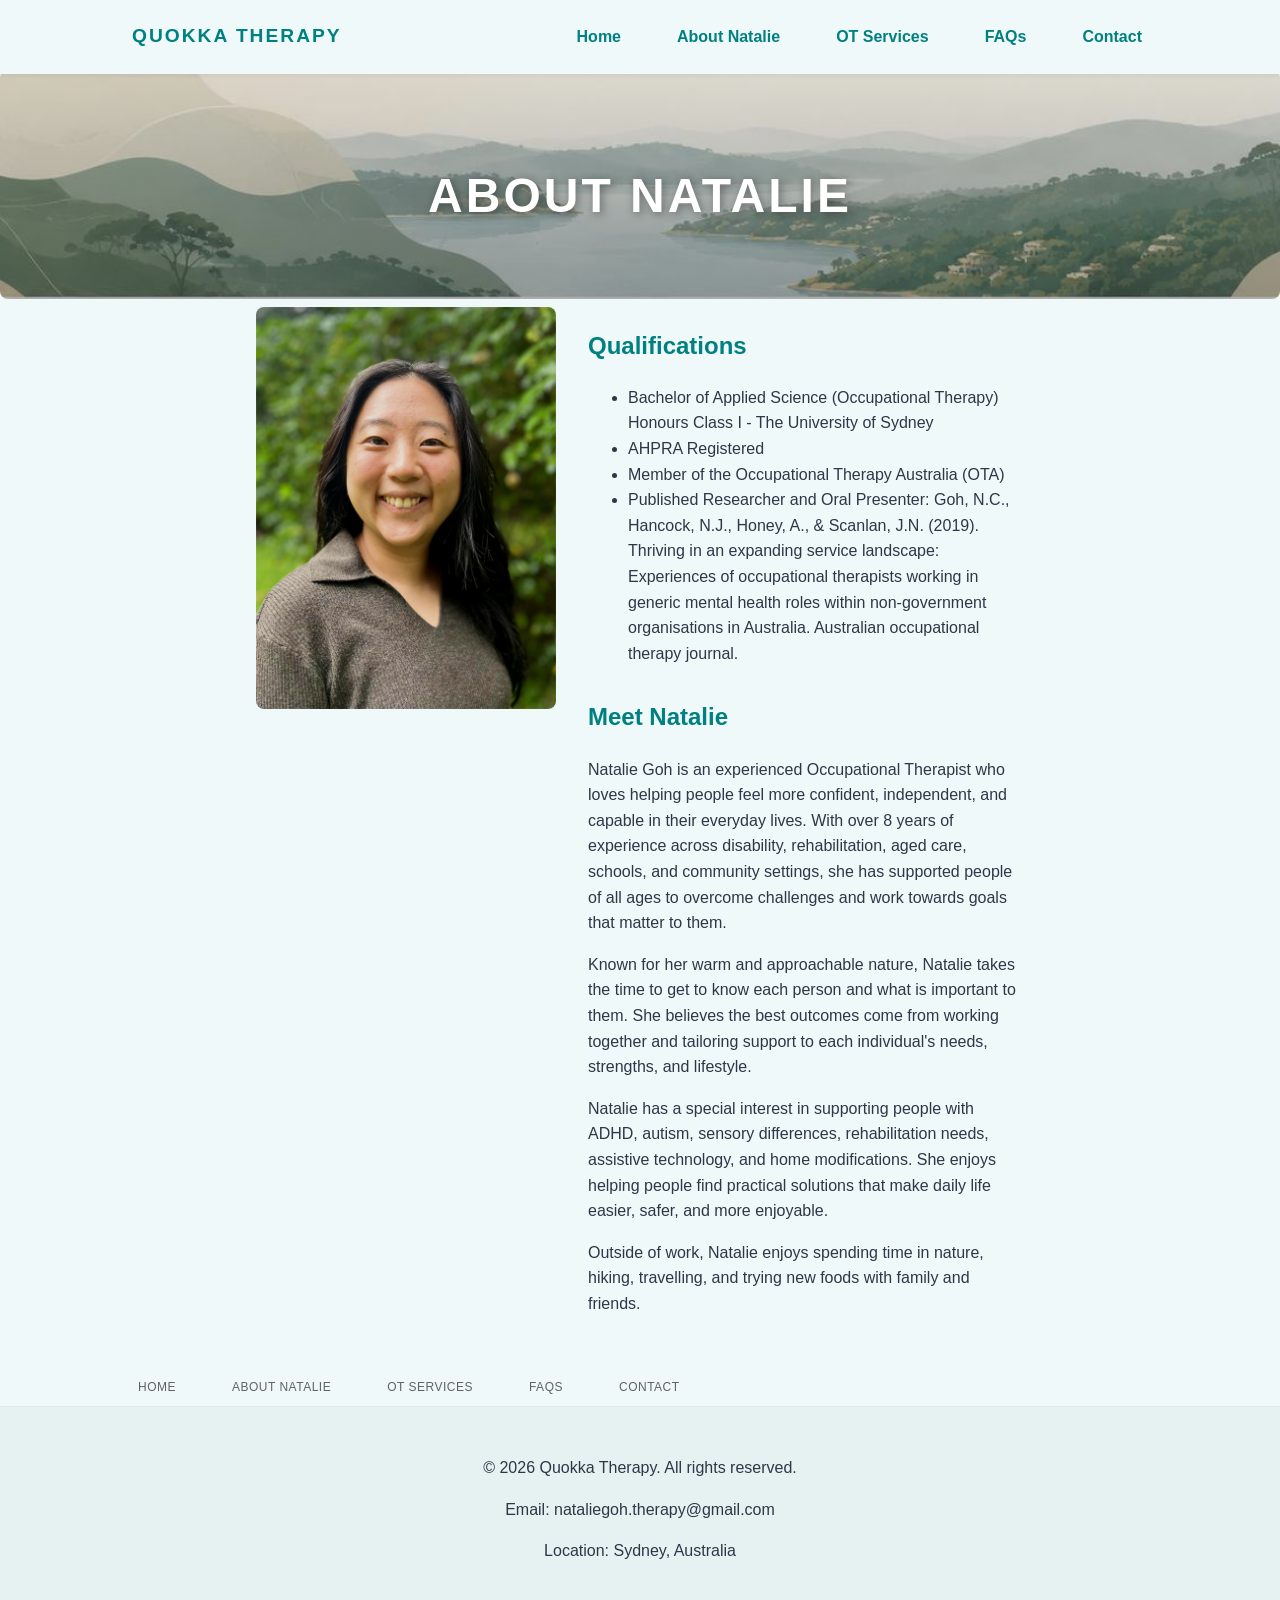
==== about.html @ b7fe8158 "update via website-editor skill" ====
<!DOCTYPE html>
<html lang="en">
<head>
    <meta charset="UTF-8">
    <meta name="viewport" content="width=device-width, initial-scale=1.0">
    <title>Quokka Therapy | About Me</title>
    <link rel="stylesheet" href="style.css">
</head>
<body>
    <header>
        <div class="nav-container">
            <a href="index.html" class="logo">
                <span style="vertical-align: middle;">Quokka Therapy</span>
            </a>
            <div class="menu-wrapper">
                <span class="menu-label">Menu</span>
                <button class="menu-toggle" id="menu-toggle" aria-label="Toggle navigation">
                    <span></span>
                    <span></span>
                    <span></span>
                </button>
            </div>
            <nav>
                <a href="index.html">Home</a>
                <a href="about.html">About Natalie</a>
                <a href="approach.html">OT Services</a>
                <a href="funding.html">FAQs</a>
                <a href="contact.html">Contact</a>
            </nav>
        </div>
    </header>

    <section class="hero about-hero">
        <div class="hero-content">
            <h1>About Natalie</h1>
        </div>
    </section>

    <main>
        <section style="display: flex; gap: 2rem; align-items: flex-start; flex-wrap: wrap;">
            <div class="profile-pic-container" style="max-width: 300px;">
                <img src="about_natalie_new.jpeg" alt="Natalie" style="width: 100%; border-radius: 8px;">
            </div>
            <div style="flex: 1; min-width: 300px;">
                <h2>Qualifications</h2>
                <ul style="margin-bottom: 2rem;">
                    <li>Bachelor of Applied Science (Occupational Therapy) Honours Class I - The University of Sydney</li>
                    <li>AHPRA Registered</li>
                    <li>Member of the Occupational Therapy Australia (OTA)</li>
                    <li>Published Researcher and Oral Presenter: Goh, N.C., Hancock, N.J., Honey, A., & Scanlan, J.N. (2019). Thriving in an expanding service landscape: Experiences of occupational therapists working in generic mental health roles within non-government organisations in Australia. Australian occupational therapy journal.</li>
                </ul>

                <h2>Meet Natalie</h2>
                <p>Natalie Goh is an experienced Occupational Therapist who loves helping people feel more confident, independent, and capable in their everyday lives. With over 8 years of experience across disability, rehabilitation, aged care, schools, and community settings, she has supported people of all ages to overcome challenges and work towards goals that matter to them.</p>
                <p>Known for her warm and approachable nature, Natalie takes the time to get to know each person and what is important to them. She believes the best outcomes come from working together and tailoring support to each individual's needs, strengths, and lifestyle.</p>
                <p>Natalie has a special interest in supporting people with ADHD, autism, sensory differences, rehabilitation needs, assistive technology, and home modifications. She enjoys helping people find practical solutions that make daily life easier, safer, and more enjoyable.</p>
                <p>Outside of work, Natalie enjoys spending time in nature, hiking, travelling, and trying new foods with family and friends.</p>
            </div>
        </section>
    </main>

    <nav class="mini-footer-nav">
        <ul>
            <li><a href="index.html">Home</a></li>
            <li><a href="about.html">About Natalie</a></li>
            <li><a href="approach.html">OT Services</a></li>
            <li><a href="funding.html">FAQs</a></li>
            <li><a href="contact.html">Contact</a></li>
        </ul>
    </nav>

    <footer>
        <div class="footer-content">
            <p>&copy; 2026 Quokka Therapy. All rights reserved.</p>
            <p>Email: nataliegoh.therapy@gmail.com</p>
            <p>Location: Sydney, Australia</p>
        </div>
    </footer>

    <script src="script.js"></script>
</body>
</html>
---- style.css ----
html, body {
    margin: 0;
    padding: 0;
    width: 100%;
    overflow-x: hidden; /* Prevent horizontal scroll */
}

* {
    box-sizing: border-box; /* Ensure padding doesn't affect width */
}

:root {
    --primary-teal: #008080; /* Professional Teal */
    --secondary-teal: #2d8a8a; /* Muted Teal */
    --bg-color: #f0f9f9; /* Soft Light Teal */
    --text-color: #2d3748; /* Dark Charcoal */
    --accent-teal: #e0f2f2; /* Pale Teal Accent */
    --footer-bg: #e6f2f2;
}

body {
    font-family: 'Segoe UI', Roboto, Helvetica, Arial, sans-serif;
    background-color: var(--bg-color);
    color: var(--text-color);
    margin: 0;
    line-height: 1.6;
    padding-top: 70px; /* Offset for fixed header */
}

.top-banner {
    display: none;
}

header {
    background-color: var(--bg-color);
    box-shadow: 0 2px 4px rgba(0,0,0,0.05);
    padding: 1rem 0 0 0; /* Removed bottom padding */
    position: fixed;
    top: 0;
    left: 0;
    width: 100%;
    z-index: 1000;
}

.nav-container {
    max-width: 1100px;
    margin: 0 auto;
    padding: 0 2rem 1rem 2rem; /* Added padding here instead */
    display: flex;
    justify-content: space-between;
    align-items: center;
}

.logo {
    font-size: 1.5rem;
    font-weight: bold;
    color: var(--primary-teal);
    text-decoration: none;
    display: flex;
    align-items: center;
}

.logo span {
    vertical-align: middle; 
    margin-left: 10px;
}

.menu-label {
    font-size: 0.7rem;
    font-weight: bold;
    color: var(--primary-teal);
    text-transform: uppercase;
    margin-bottom: 2px;
}

@media (max-width: 600px) {
    .hero-content h1 {
        font-size: 1.8rem;
    }

    .hero-content p {
        font-size: 1.1rem;
    }

    .index-hero, .contact-hero {
        padding: 3rem 1rem;
        min-height: 300px;
        background-size: cover !important; /* Forces image to fill space and crop to fit */
        background-position: center;
    }

    .top-banner {
        display: none;
    }

    .nav-container {
        justify-content: space-between;
    }

    .logo span {
        display: block;
        font-size: 1.1rem;
        letter-spacing: 1px;
    }

    .menu-wrapper {
        display: flex;
        flex-direction: column;
        align-items: center;
    }

    .menu-toggle {
        background: none;
        border: none;
        cursor: pointer;
        padding: 5px;
        display: flex;
        flex-direction: column;
        gap: 4px;
    }

    .menu-toggle span {
        display: block;
        width: 25px;
        height: 3px;
        background-color: var(--primary-teal);
        border-radius: 3px;
    }

    nav {
        display: none;
        flex-direction: column;
        position: absolute;
        top: 100%;
        left: 0;
        right: 0;
        background-color: white;
        padding: 1rem;
        box-shadow: 0 4px 6px rgba(0,0,0,0.1);
        gap: 1rem;
        text-align: center;
    }

    nav.active {
        display: flex;
    }

    .desktop-profile {
        display: none !important;
    }

    .mobile-profile {
        display: block !important;
    }
}

@media (min-width: 601px) {
    .nav-container {
        justify-content: space-between;
    }

    .logo span {
        display: inline-block;
        font-size: 1.2rem;
        font-weight: bold;
        text-transform: uppercase;
        letter-spacing: 2px;
    }

    .menu-label {
        display: none; /* Hide 'Menu' label on desktop */
    }

    .menu-toggle {
        display: none;
    }

    nav {
        display: flex;
        gap: 1.5rem;
    }

    nav a {
        padding: 0.5rem 1rem;
        border-radius: 4px;
    }

    nav a:hover {
        background-color: var(--accent-teal);
    }
}

nav a {
    text-decoration: none;
    color: var(--primary-teal);
    font-weight: 600;
    transition: color 0.3s;
}

nav a:hover {
    color: var(--secondary-teal);
}

main {
    max-width: 800px;
    margin: 0.5rem auto 2rem;
    padding: 0 1rem;
    min-height: 80vh;
}

h1, h2, h3 {
    color: var(--primary-teal);
}

.hero {
    text-align: center;
    padding: 4rem 0;
    border-radius: 8px;
    margin-bottom: 1rem;
}

.about-hero, .approach-hero, .faq-hero {
    min-height: 200px; /* Reduced height to remove sky */
    background-size: cover;
    background-position: center;
    padding: 3rem 2rem;
}

.index-hero, .contact-hero {
    display: flex;
    flex-direction: column;
    align-items: center;
    justify-content: center;
    text-align: center;
    min-height: 450px;
    color: white;
    background-size: 125%; /* Zoomed in effect */
    background-position: center 80%; /* Keeps visual elements in lower half */
    background-repeat: no-repeat;
    width: 100%;
    max-width: 100%; /* Extremely wide panoramic */
    margin: 0 auto;
    padding: 6rem 2rem;
    border-radius: 0;
    position: relative;
    overflow: hidden;
}

.about-hero, .approach-hero, .faq-hero {
    display: flex;
    flex-direction: column;
    align-items: center;
    justify-content: center;
    text-align: center;
    color: white;
    background-repeat: no-repeat;
    width: 100%;
    max-width: 100%;
    margin: 0 auto;
    position: relative;
    overflow: hidden;
}

.index-hero::before, .about-hero::before, .approach-hero::before, .faq-hero::before, .contact-hero::before {
    content: '';
    position: absolute;
    top: 0;
    left: 0;
    right: 0;
    bottom: 0;
    background: linear-gradient(to bottom, rgba(0,0,0,0.1) 0%, rgba(0,0,0,0.3) 100%); /* Soft gradient for text overlay */
    z-index: 1;
}

.hero-content {
    position: relative;
    z-index: 2;
    max-width: 60%; /* Keeps content within central 60% */
}

.index-hero {
    background-image: url('coast.png');
}

.about-hero {
    background-image: url('about_natalie_green.png');
}

.approach-hero {
    background-image: url('ot_services_green.png');
}

.faq-hero {
    background-image: url('faq_green.png');
}

.contact-hero {
    background-image: url('contact_green.png');
}

.hero-content h1 {
    font-size: clamp(1.8rem, 6vw, 3rem);
    margin-bottom: 1rem;
    color: white;
    text-transform: uppercase;
    letter-spacing: 3px;
    text-shadow: 2px 2px 10px rgba(0, 0, 0, 0.4);
}

.hero-content p {
    font-size: 1.4rem;
    text-transform: uppercase;
    letter-spacing: 2px;
    margin-bottom: 2.5rem;
    text-shadow: 1px 1px 5px rgba(0, 0, 0, 0.5);
}

.hero-image {
    display: none; /* Hide the vehicle image in this new layout */
}

.hero-text-block {
    max-width: 600px;
    margin: 1rem auto 0; /* Reduced margin */
    padding: 2rem;
    border-radius: 8px;
}

.mini-footer-nav {
    display: none; /* Hidden by default (mobile) */
}

@media (min-width: 769px) {
    .mini-footer-nav {
        display: block;
        padding: 0.5rem 0;
        margin-top: 2rem;
        max-width: 1100px; /* Match header width */
        margin: 0 auto;
        padding-left: 2rem; /* Match header padding */
    }

    .mini-footer-nav ul {
        list-style: none;
        padding: 0;
        margin: 0;
        display: flex;
        justify-content: flex-start;
        gap: 1.5rem;
    }

    .mini-footer-nav a {
        text-decoration: none;
        color: #000;
        font-weight: normal;
        font-size: 0.75rem;
        text-transform: uppercase;
        letter-spacing: 0.5px;
        opacity: 0.6;
        transition: opacity 0.3s;
    }

    .mini-footer-nav a:hover {
        opacity: 1;
        color: #000;
    }
}

.eucalyptus-section {
    background-color: #a7bcb2; /* Lighter, more muted eucalyptus green */
    width: 100%;
    padding: 4rem 0;
    margin-top: 3rem;
    text-align: center;
    color: white;
}

.eucalyptus-section .get-in-touch-blurb {
    background-color: transparent;
    box-shadow: none;
    margin: 0 auto 2rem;
    padding: 0 !important;
    max-width: 800px;
    color: white;
}

.eucalyptus-section .get-in-touch-blurb p, 
.eucalyptus-section .get-in-touch-blurb div {
    color: white !important;
}

.button-white {
    background-color: white;
    color: #a7bcb2;
    font-weight: bold;
}

.button-white:hover {
    background-color: #f0f9f9;
    color: #96aa9f;
}

footer {
    background-color: var(--footer-bg);
    padding: 2rem 0;
    text-align: center;
    border-top: 1px solid #e2e8f0;
}

.footer-content {
    max-width: 800px;
    margin: 0 auto;
}

.button {
    display: inline-block;
    padding: 10px 20px;
    background-color: var(--primary-teal);
    color: white;
    text-decoration: none;
    border-radius: 5px;
    transition: background-color 0.3s;
}

.button:hover {
    background-color: var(--secondary-teal);
}

/* Form Styles */
form {
    display: flex;
    flex-direction: column;
    gap: 1rem;
}

input, textarea {
    padding: 0.8rem;
    border: 1px solid #cbd5e0;
    border-radius: 4px;
    font-family: inherit;
}

input:focus, textarea:focus {
    outline: none;
    border-color: var(--primary-teal);
    box-shadow: 0 0 0 2px var(--accent-teal);
}

.funding-logos {
    display: flex;
    gap: 2rem;
    margin: 2rem 0;
    align-items: center;
    flex-wrap: wrap;
}

.funding-logos img {
    height: 60px;
    width: auto;
    object-fit: contain;
}

/* Service Sections */
.service-section {
    display: flex;
    gap: 2rem;
    align-items: center;
    margin-bottom: 2rem; /* Reduced margin */
}

.service-section:nth-child(even) {
    flex-direction: row-reverse;
}

.service-text {
    flex: 1;
    min-width: 300px;
}

.service-image {
    max-width: 300px;
    width: 100%;
    object-fit: cover;
    mix-blend-mode: multiply;
}

.service-image-small {
    max-width: 240px; /* 20% smaller than 300px */
}

/* Meet the OT Section */
.meet-ot-section {
    display: flex;
    gap: 2rem;
    align-items: center;
    margin-bottom: 1.5rem; /* Reduced margin */
}

.ot-thumbnail {
    flex-shrink: 0;
}

.ot-profile-pic {
    max-width: 200px;
    width: 100%;
    border-radius: 40px; /* Significant rounding of the edges */
    box-shadow: 0 4px 8px rgba(0,0,0,0.1);
}

.ot-text {
    flex: 1;
    min-width: 300px;
}

.hero-image img {
    mix-blend-mode: multiply;
}

.contact-image {
    max-width: 400px;
    width: 100%;
    mix-blend-mode: multiply; /* Blends white background with the page color */
}

@media (max-width: 768px) {
    .service-section, .service-section:nth-child(even) {
        flex-direction: column;
        text-align: center;
    }
    
    .service-image {
        max-width: 80%; /* 20% smaller than full width */
        margin: 0 auto;
    }

    .service-image-small {
        max-width: 50%; /* Further 15% reduction */
    }

    .meet-ot-section {
        flex-direction: column;
        text-align: center;
    }

    .ot-text {
        min-width: 100%;
    }
}
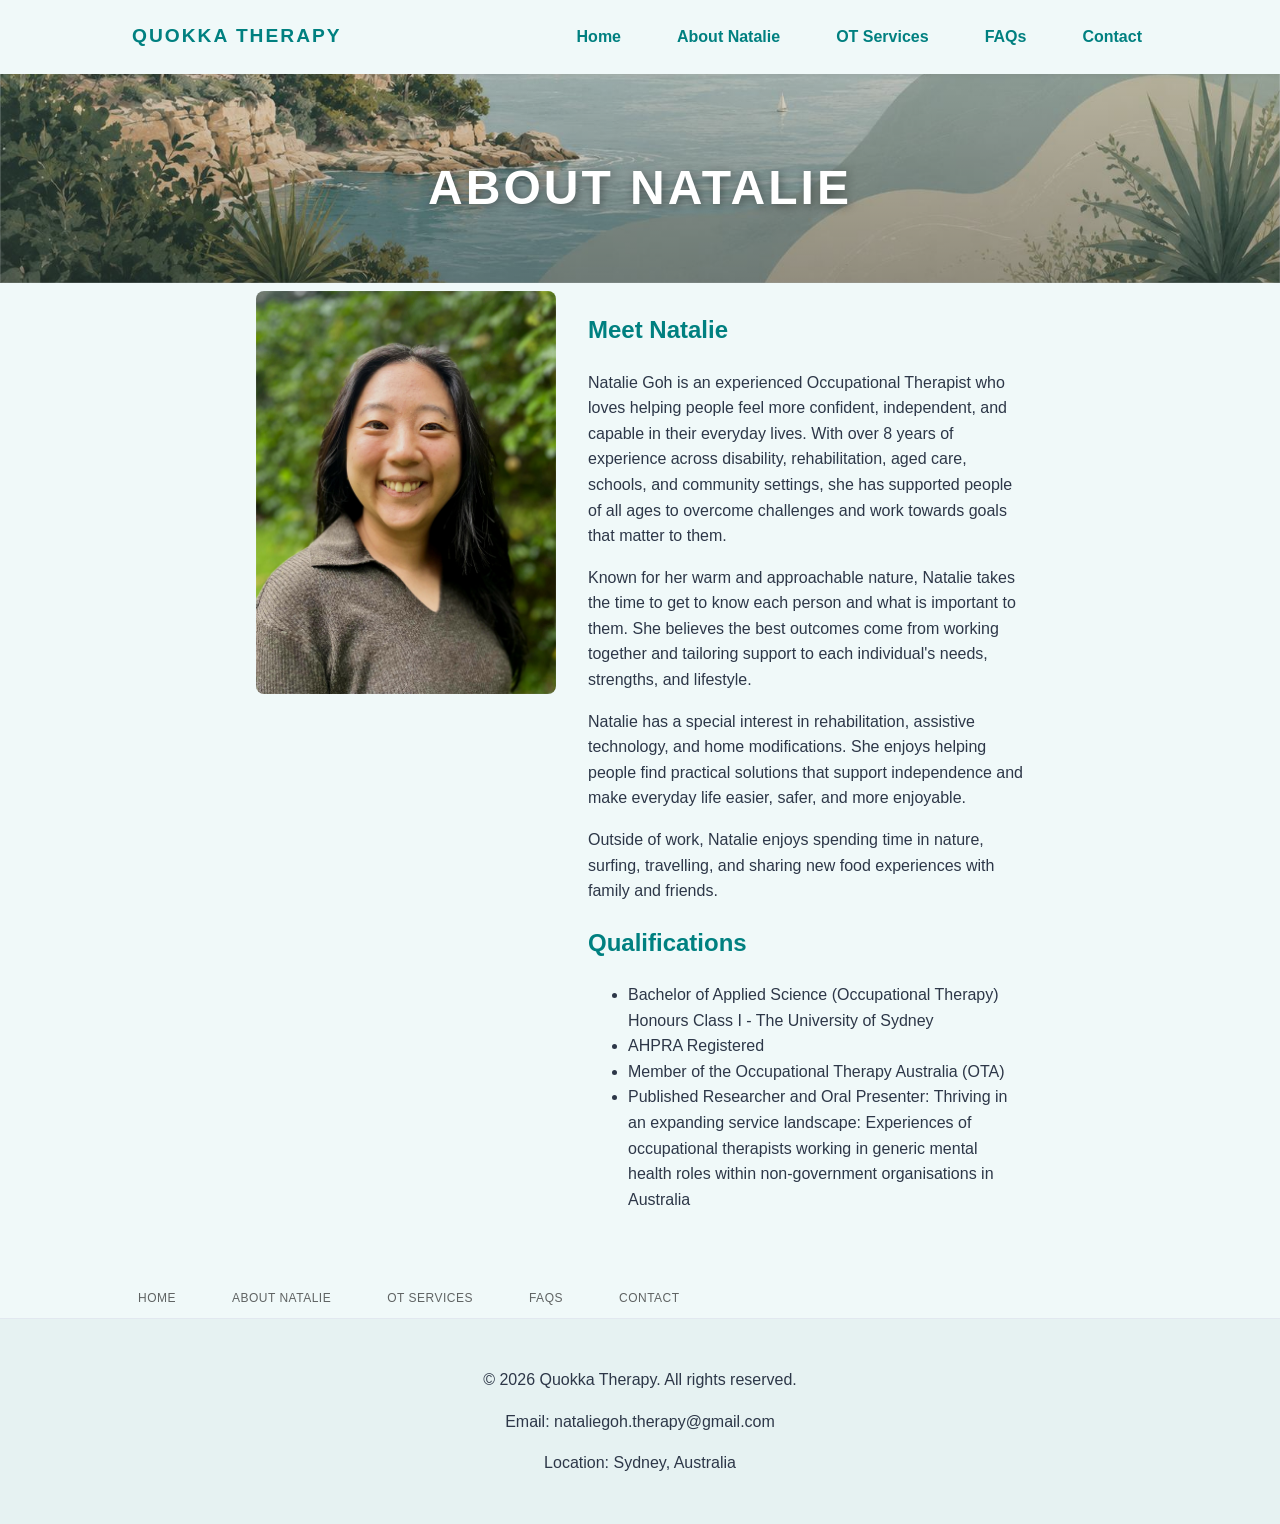
==== commit 38bedf54: "update via website-editor skill" ====
--- a/about.html
+++ b/about.html
@@ -42,19 +42,19 @@
                 <img src="about_natalie_new.jpeg" alt="Natalie" style="width: 100%; border-radius: 8px;">
             </div>
             <div style="flex: 1; min-width: 300px;">
+                <h2>Meet Natalie</h2>
+                <p>Natalie Goh is an experienced Occupational Therapist who loves helping people feel more confident, independent, and capable in their everyday lives. With over 8 years of experience across disability, rehabilitation, aged care, schools, and community settings, she has supported people of all ages to overcome challenges and work towards goals that matter to them.</p>
+                <p>Known for her warm and approachable nature, Natalie takes the time to get to know each person and what is important to them. She believes the best outcomes come from working together and tailoring support to each individual's needs, strengths, and lifestyle.</p>
+                <p>Natalie has a special interest in rehabilitation, assistive technology, and home modifications. She enjoys helping people find practical solutions that support independence and make everyday life easier, safer, and more enjoyable.</p>
+                <p>Outside of work, Natalie enjoys spending time in nature, surfing, travelling, and sharing new food experiences with family and friends.</p>
+
                 <h2>Qualifications</h2>
                 <ul style="margin-bottom: 2rem;">
                     <li>Bachelor of Applied Science (Occupational Therapy) Honours Class I - The University of Sydney</li>
                     <li>AHPRA Registered</li>
                     <li>Member of the Occupational Therapy Australia (OTA)</li>
-                    <li>Published Researcher and Oral Presenter: Goh, N.C., Hancock, N.J., Honey, A., & Scanlan, J.N. (2019). Thriving in an expanding service landscape: Experiences of occupational therapists working in generic mental health roles within non-government organisations in Australia. Australian occupational therapy journal.</li>
+                    <li>Published Researcher and Oral Presenter: Thriving in an expanding service landscape: Experiences of occupational therapists working in generic mental health roles within non-government organisations in Australia</li>
                 </ul>
-
-                <h2>Meet Natalie</h2>
-                <p>Natalie Goh is an experienced Occupational Therapist who loves helping people feel more confident, independent, and capable in their everyday lives. With over 8 years of experience across disability, rehabilitation, aged care, schools, and community settings, she has supported people of all ages to overcome challenges and work towards goals that matter to them.</p>
-                <p>Known for her warm and approachable nature, Natalie takes the time to get to know each person and what is important to them. She believes the best outcomes come from working together and tailoring support to each individual's needs, strengths, and lifestyle.</p>
-                <p>Natalie has a special interest in supporting people with ADHD, autism, sensory differences, rehabilitation needs, assistive technology, and home modifications. She enjoys helping people find practical solutions that make daily life easier, safer, and more enjoyable.</p>
-                <p>Outside of work, Natalie enjoys spending time in nature, hiking, travelling, and trying new foods with family and friends.</p>
             </div>
         </section>
     </main>
--- a/style.css
+++ b/style.css
@@ -82,15 +82,30 @@
         font-size: 1.1rem;
     }
 
-    .index-hero, .contact-hero {
+    .hero {
+        aspect-ratio: auto;
+        min-height: 300px;
+        background-size: cover !important;
+        background-position: center;
+    }
+
+    .index-hero {
+        min-height: 500px;
+        background-position: center 80%; /* Pushes landscape features to the lower third for index only */
+    }
+
+    /* Mobile specific overlay for central safe area */
+    .index-hero::before, .about-hero::before, .approach-hero::before, .faq-hero::before, .contact-hero::before {
+        background: rgba(0, 0, 0, 0.3); /* Darker overlay for better text contrast */
+    }
+
+    .hero-content {
+        max-width: 90%; 
+        height: auto;
         padding: 3rem 1rem;
-        min-height: 300px;
-        background-size: cover !important; /* Forces image to fill space and crop to fit */
-        background-position: center;
-    }
-
-    .top-banner {
-        display: none;
+        display: flex;
+        flex-direction: column;
+        justify-content: center;
     }
 
     .nav-container {
@@ -154,6 +169,10 @@
     }
 }
 
+.home-main {
+    margin-top: 4rem; /* Spacing between banner and Meet the OT */
+}
+
 @media (min-width: 601px) {
     .nav-container {
         justify-content: space-between;
@@ -213,52 +232,28 @@
 }
 
 .hero {
-    text-align: center;
-    padding: 4rem 0;
-    border-radius: 8px;
-    margin-bottom: 1rem;
-}
-
-.about-hero, .approach-hero, .faq-hero {
-    min-height: 200px; /* Reduced height to remove sky */
-    background-size: cover;
-    background-position: center;
-    padding: 3rem 2rem;
-}
-
-.index-hero, .contact-hero {
-    display: flex;
-    flex-direction: column;
-    align-items: center;
-    justify-content: center;
-    text-align: center;
-    min-height: 450px;
-    color: white;
-    background-size: 125%; /* Zoomed in effect */
-    background-position: center 80%; /* Keeps visual elements in lower half */
-    background-repeat: no-repeat;
-    width: 100%;
-    max-width: 100%; /* Extremely wide panoramic */
-    margin: 0 auto;
-    padding: 6rem 2rem;
-    border-radius: 0;
-    position: relative;
-    overflow: hidden;
-}
-
-.about-hero, .approach-hero, .faq-hero {
     display: flex;
     flex-direction: column;
     align-items: center;
     justify-content: center;
     text-align: center;
     color: white;
-    background-repeat: no-repeat;
     width: 100%;
     max-width: 100%;
     margin: 0 auto;
     position: relative;
     overflow: hidden;
+    aspect-ratio: 6 / 1;
+    background-size: cover;
+    background-position: center bottom;
+    background-repeat: no-repeat;
+    padding: 0;
+    border-radius: 0;
+    margin-bottom: 0;
+}
+
+.about-hero, .approach-hero, .faq-hero, .index-hero, .contact-hero {
+    min-height: auto;
 }
 
 .index-hero::before, .about-hero::before, .approach-hero::before, .faq-hero::before, .contact-hero::before {
@@ -276,26 +271,30 @@
     position: relative;
     z-index: 2;
     max-width: 60%; /* Keeps content within central 60% */
+    padding: 2rem 0;
 }
 
 .index-hero {
-    background-image: url('coast.png');
+    background-image: url('hoho.png');
+    aspect-ratio: auto;
+    min-height: 450px;
+    background-position: center;
 }
 
 .about-hero {
-    background-image: url('about_natalie_green.png');
+    background-image: url('otot.png');
 }
 
 .approach-hero {
-    background-image: url('ot_services_green.png');
+    background-image: url('sese.png');
 }
 
 .faq-hero {
-    background-image: url('faq_green.png');
+    background-image: url('fafa.png');
 }
 
 .contact-hero {
-    background-image: url('contact_green.png');
+    background-image: url('coco.png');
 }
 
 .hero-content h1 {
@@ -367,12 +366,25 @@
 }
 
 .eucalyptus-section {
-    background-color: #a7bcb2; /* Lighter, more muted eucalyptus green */
+    background-color: #868e7e; /* Muted olive green */
     width: 100%;
     padding: 4rem 0;
     margin-top: 3rem;
     text-align: center;
     color: white;
+}
+
+.bottom-full-image {
+    width: 100%;
+    display: block;
+    margin: 0;
+    padding: 0;
+}
+
+.bottom-full-image img {
+    width: 100%;
+    height: auto;
+    display: block;
 }
 
 .eucalyptus-section .get-in-touch-blurb {
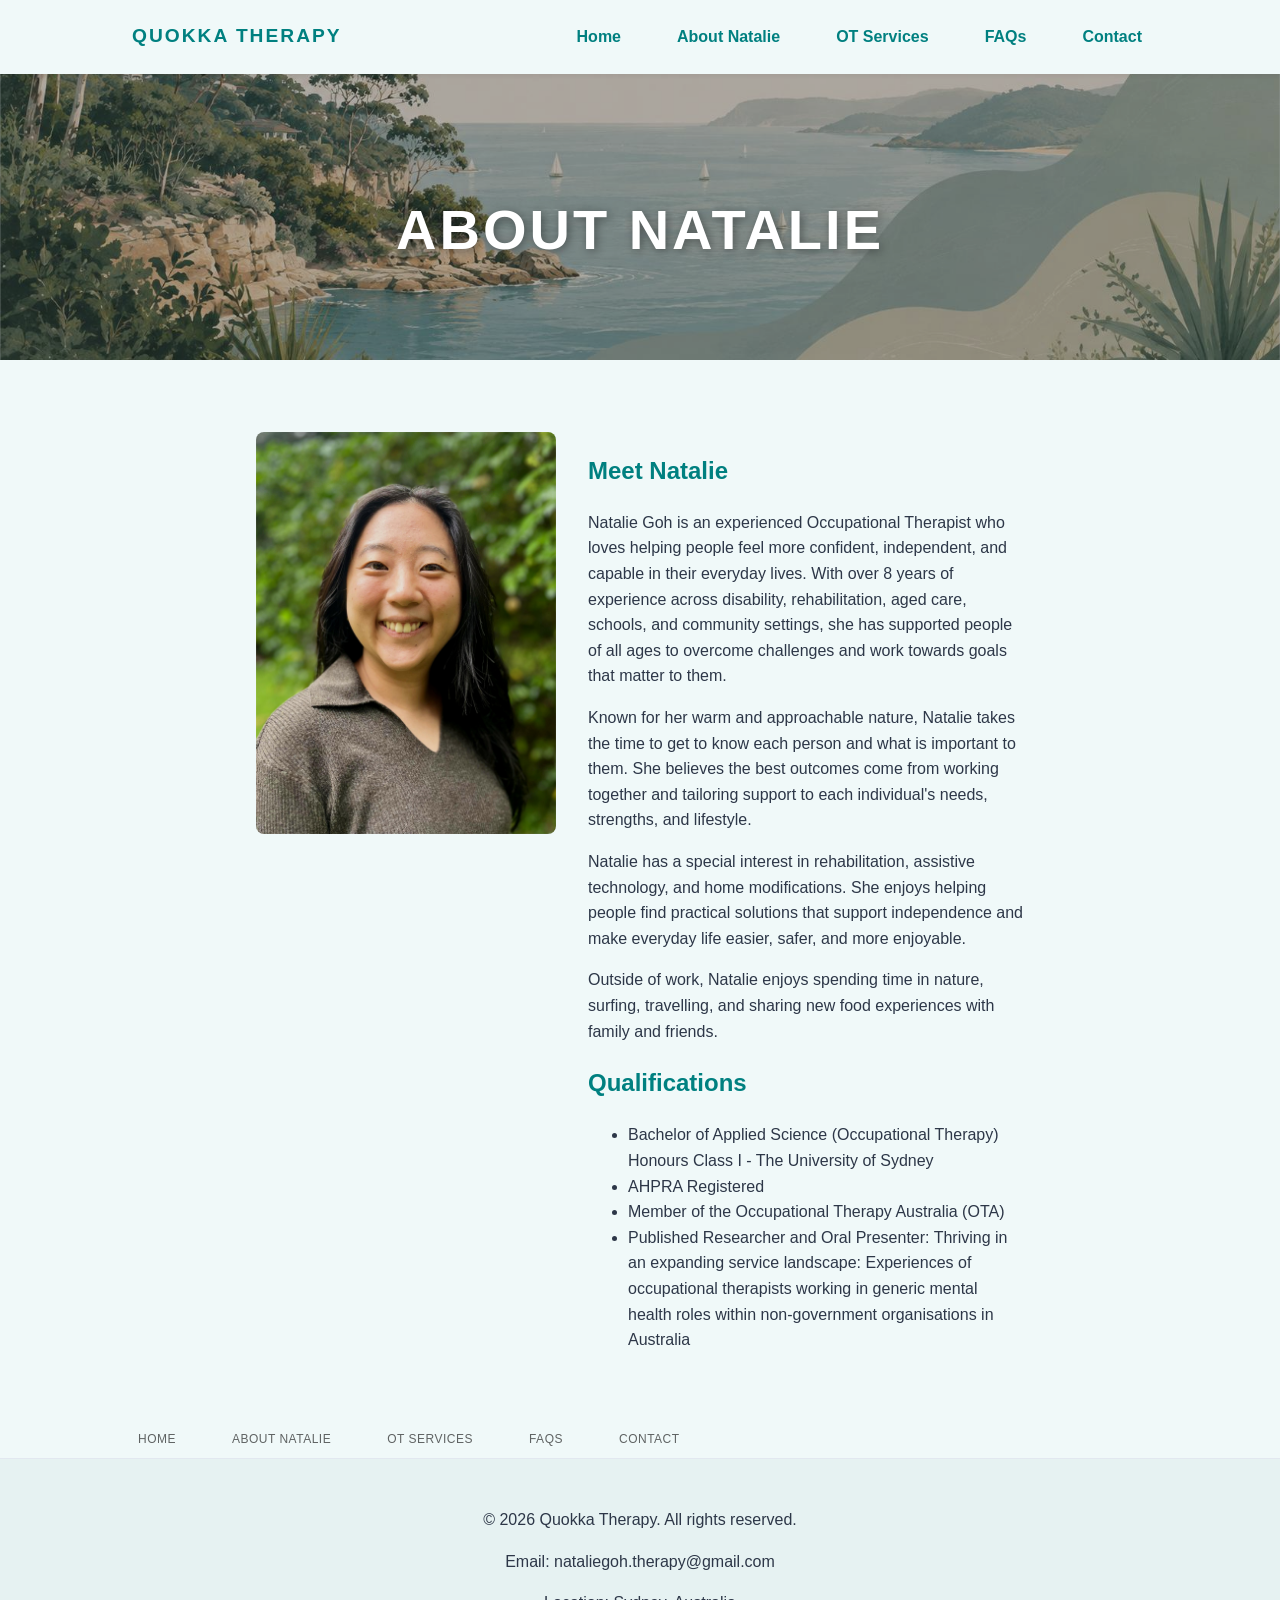
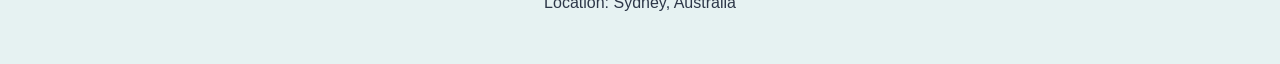
==== commit 7bee82de: "update via website-editor skill" ====
--- a/about.html
+++ b/about.html
@@ -36,7 +36,7 @@
         </div>
     </section>
 
-    <main>
+    <main class="about-main-content">
         <section style="display: flex; gap: 2rem; align-items: flex-start; flex-wrap: wrap;">
             <div class="profile-pic-container" style="max-width: 300px;">
                 <img src="about_natalie_new.jpeg" alt="Natalie" style="width: 100%; border-radius: 8px;">
--- a/style.css
+++ b/style.css
@@ -74,39 +74,7 @@
 }
 
 @media (max-width: 600px) {
-    .hero-content h1 {
-        font-size: 1.8rem;
-    }
-
-    .hero-content p {
-        font-size: 1.1rem;
-    }
-
-    .hero {
-        aspect-ratio: auto;
-        min-height: 300px;
-        background-size: cover !important;
-        background-position: center;
-    }
-
-    .index-hero {
-        min-height: 500px;
-        background-position: center 80%; /* Pushes landscape features to the lower third for index only */
-    }
-
-    /* Mobile specific overlay for central safe area */
-    .index-hero::before, .about-hero::before, .approach-hero::before, .faq-hero::before, .contact-hero::before {
-        background: rgba(0, 0, 0, 0.3); /* Darker overlay for better text contrast */
-    }
-
-    .hero-content {
-        max-width: 90%; 
-        height: auto;
-        padding: 3rem 1rem;
-        display: flex;
-        flex-direction: column;
-        justify-content: center;
-    }
+    /* Fluid typography and vh heights now handle hero sections automatically */
 
     .nav-container {
         justify-content: space-between;
@@ -222,9 +190,23 @@
 
 main {
     max-width: 800px;
-    margin: 0.5rem auto 2rem;
+    margin: clamp(2rem, 5vh, 4rem) auto 2rem; /* Default responsive top margin */
     padding: 0 1rem;
-    min-height: 80vh;
+    min-height: 80vh; /* Keeps footer at bottom on short pages */
+}
+
+/* Page Specific Spacing Refinements */
+.home-main-content {
+    min-height: auto; /* Removes excessive white space below Meet the OT */
+    margin-bottom: 0;
+}
+
+.about-main-content {
+    margin-top: clamp(3rem, 8vh, 6rem); /* Larger gap below banner specifically for About page on desktop */
+}
+
+.contact-main-content, .faq-main-content {
+    /* Keep default min-height for these pages to avoid floating footers */
 }
 
 h1, h2, h3 {
@@ -243,17 +225,17 @@
     margin: 0 auto;
     position: relative;
     overflow: hidden;
-    aspect-ratio: 6 / 1;
+    min-height: 30vh; /* Responsive height based on viewport */
     background-size: cover;
-    background-position: center bottom;
+    background-position: center;
     background-repeat: no-repeat;
-    padding: 0;
+    padding: 4rem 1rem; /* Padding allows height to grow if text wraps */
     border-radius: 0;
     margin-bottom: 0;
 }
 
 .about-hero, .approach-hero, .faq-hero, .index-hero, .contact-hero {
-    min-height: auto;
+    /* Heights are now managed by the base .hero class or overrides */
 }
 
 .index-hero::before, .about-hero::before, .approach-hero::before, .faq-hero::before, .contact-hero::before {
@@ -263,21 +245,21 @@
     left: 0;
     right: 0;
     bottom: 0;
-    background: linear-gradient(to bottom, rgba(0,0,0,0.1) 0%, rgba(0,0,0,0.3) 100%); /* Soft gradient for text overlay */
+    background: rgba(0, 0, 0, 0.3); /* Consistently dark overlay for text readability */
     z-index: 1;
 }
 
 .hero-content {
     position: relative;
     z-index: 2;
-    max-width: 60%; /* Keeps content within central 60% */
-    padding: 2rem 0;
+    width: 100%;
+    max-width: clamp(300px, 90%, 1100px); /* Fluid width */
+    padding: 1rem 0;
 }
 
 .index-hero {
     background-image: url('hoho.png');
-    aspect-ratio: auto;
-    min-height: 450px;
+    min-height: clamp(400px, 60vh, 800px); /* Larger hero for home page */
     background-position: center;
 }
 
@@ -298,19 +280,20 @@
 }
 
 .hero-content h1 {
-    font-size: clamp(1.8rem, 6vw, 3rem);
+    font-size: clamp(1.8rem, 8vw, 3.5rem); /* Fluid typography */
     margin-bottom: 1rem;
     color: white;
     text-transform: uppercase;
-    letter-spacing: 3px;
+    letter-spacing: clamp(1px, 1vw, 3px);
     text-shadow: 2px 2px 10px rgba(0, 0, 0, 0.4);
+    line-height: 1.2;
 }
 
 .hero-content p {
-    font-size: 1.4rem;
+    font-size: clamp(1rem, 4vw, 1.5rem); /* Fluid typography */
     text-transform: uppercase;
-    letter-spacing: 2px;
-    margin-bottom: 2.5rem;
+    letter-spacing: 1px;
+    margin-bottom: 2rem;
     text-shadow: 1px 1px 5px rgba(0, 0, 0, 0.5);
 }
 
@@ -368,10 +351,33 @@
 .eucalyptus-section {
     background-color: #868e7e; /* Muted olive green */
     width: 100%;
-    padding: 4rem 0;
-    margin-top: 3rem;
+    padding: 2.5rem 1.5rem; /* Reduced vertical padding, added horizontal for mobile */
+    margin-top: 1rem; /* Reduced from 3rem to remove large white space */
     text-align: center;
     color: white;
+}
+
+.services-list-title {
+    font-size: clamp(1.1rem, 4vw, 1.25rem);
+    line-height: 1.6;
+    margin-bottom: 0.75rem;
+    font-weight: 700;
+    text-transform: uppercase;
+}
+
+.services-list {
+    display: block; /* Changed from inline-block to handle mobile better */
+    text-align: left;
+    margin: 0 auto 2rem;
+    max-width: fit-content; /* Centers the list while keeping it left-aligned */
+    font-size: clamp(1rem, 3.5vw, 1.1rem);
+    line-height: 1.8;
+}
+
+.services-intro-cta {
+    font-size: clamp(1rem, 3.5vw, 1.1rem);
+    line-height: 1.6;
+    margin: 0;
 }
 
 .bottom-full-image {
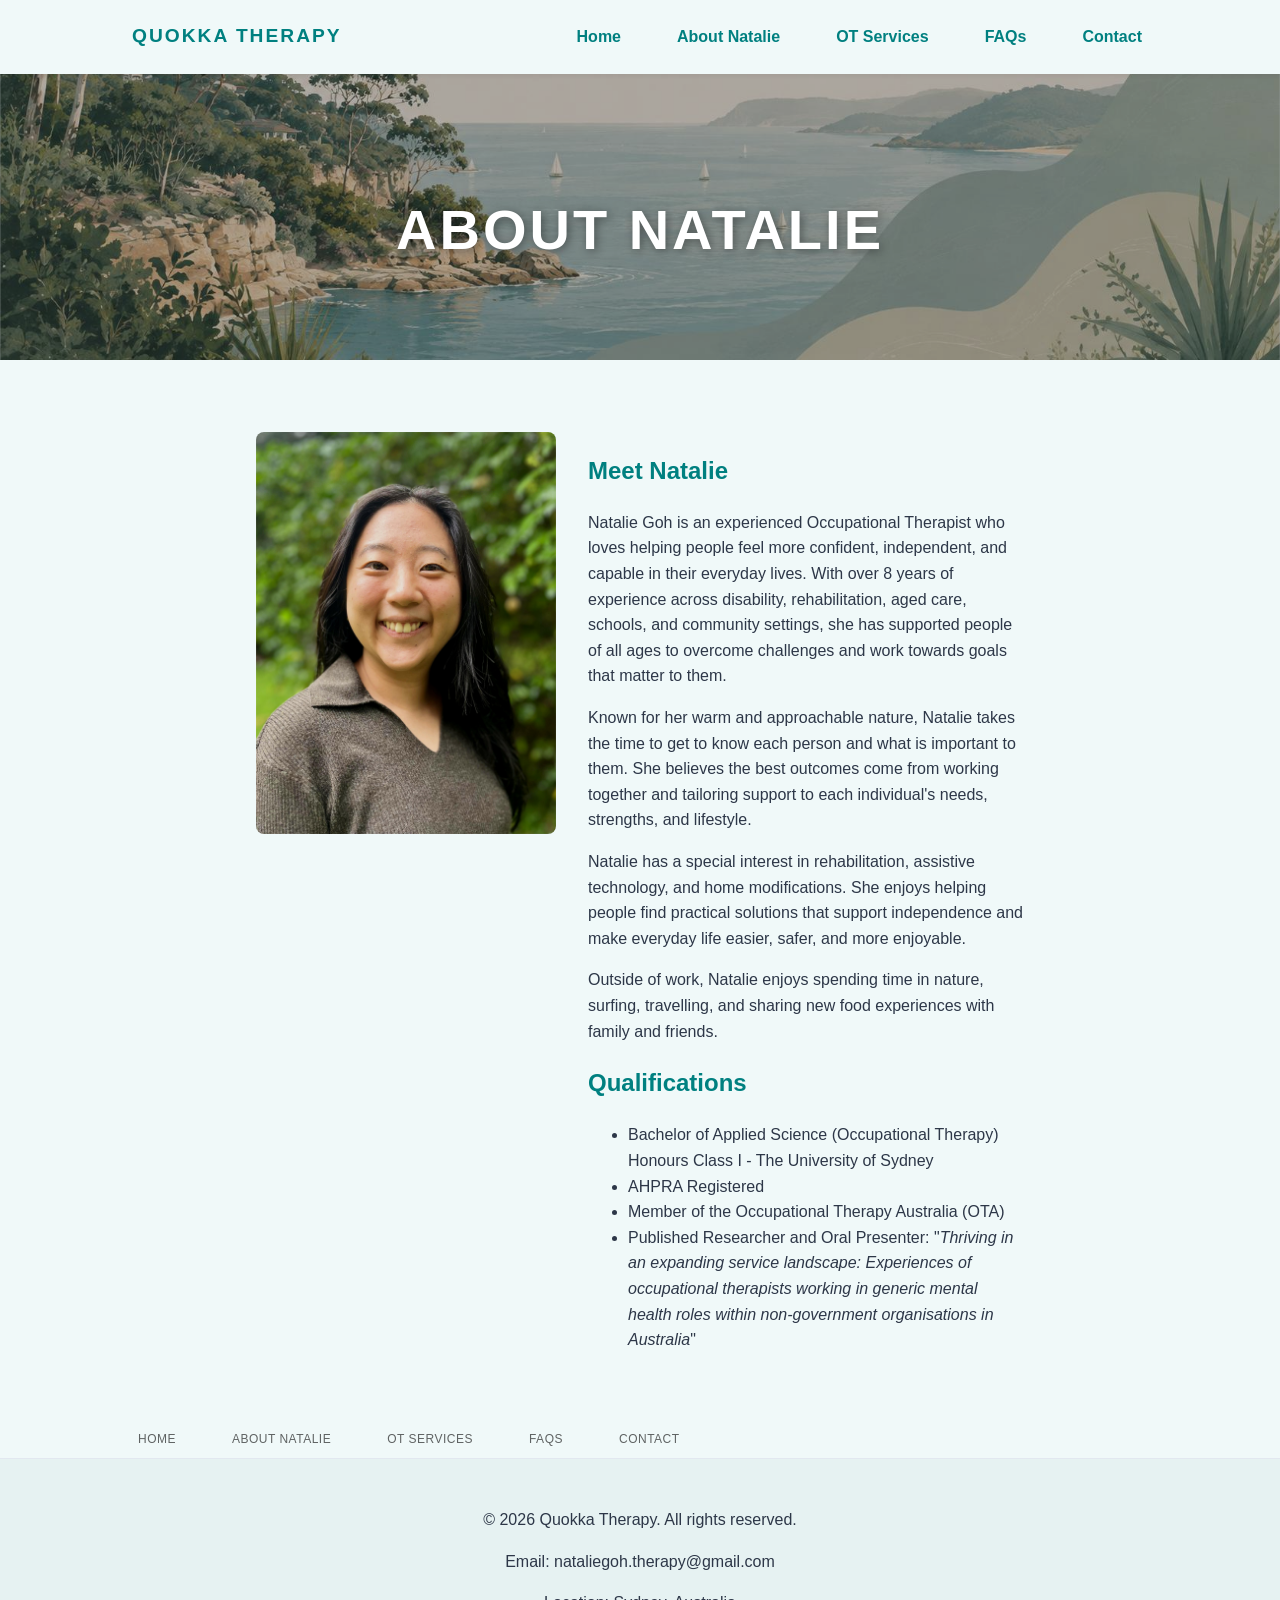
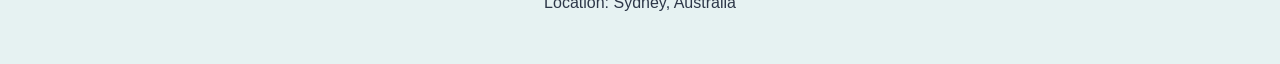
==== commit f857f10c: "update via website-editor skill" ====
--- a/about.html
+++ b/about.html
@@ -53,7 +53,7 @@
                     <li>Bachelor of Applied Science (Occupational Therapy) Honours Class I - The University of Sydney</li>
                     <li>AHPRA Registered</li>
                     <li>Member of the Occupational Therapy Australia (OTA)</li>
-                    <li>Published Researcher and Oral Presenter: Thriving in an expanding service landscape: Experiences of occupational therapists working in generic mental health roles within non-government organisations in Australia</li>
+                    <li>Published Researcher and Oral Presenter: "<i>Thriving in an expanding service landscape: Experiences of occupational therapists working in generic mental health roles within non-government organisations in Australia</i>"</li>
                 </ul>
             </div>
         </section>
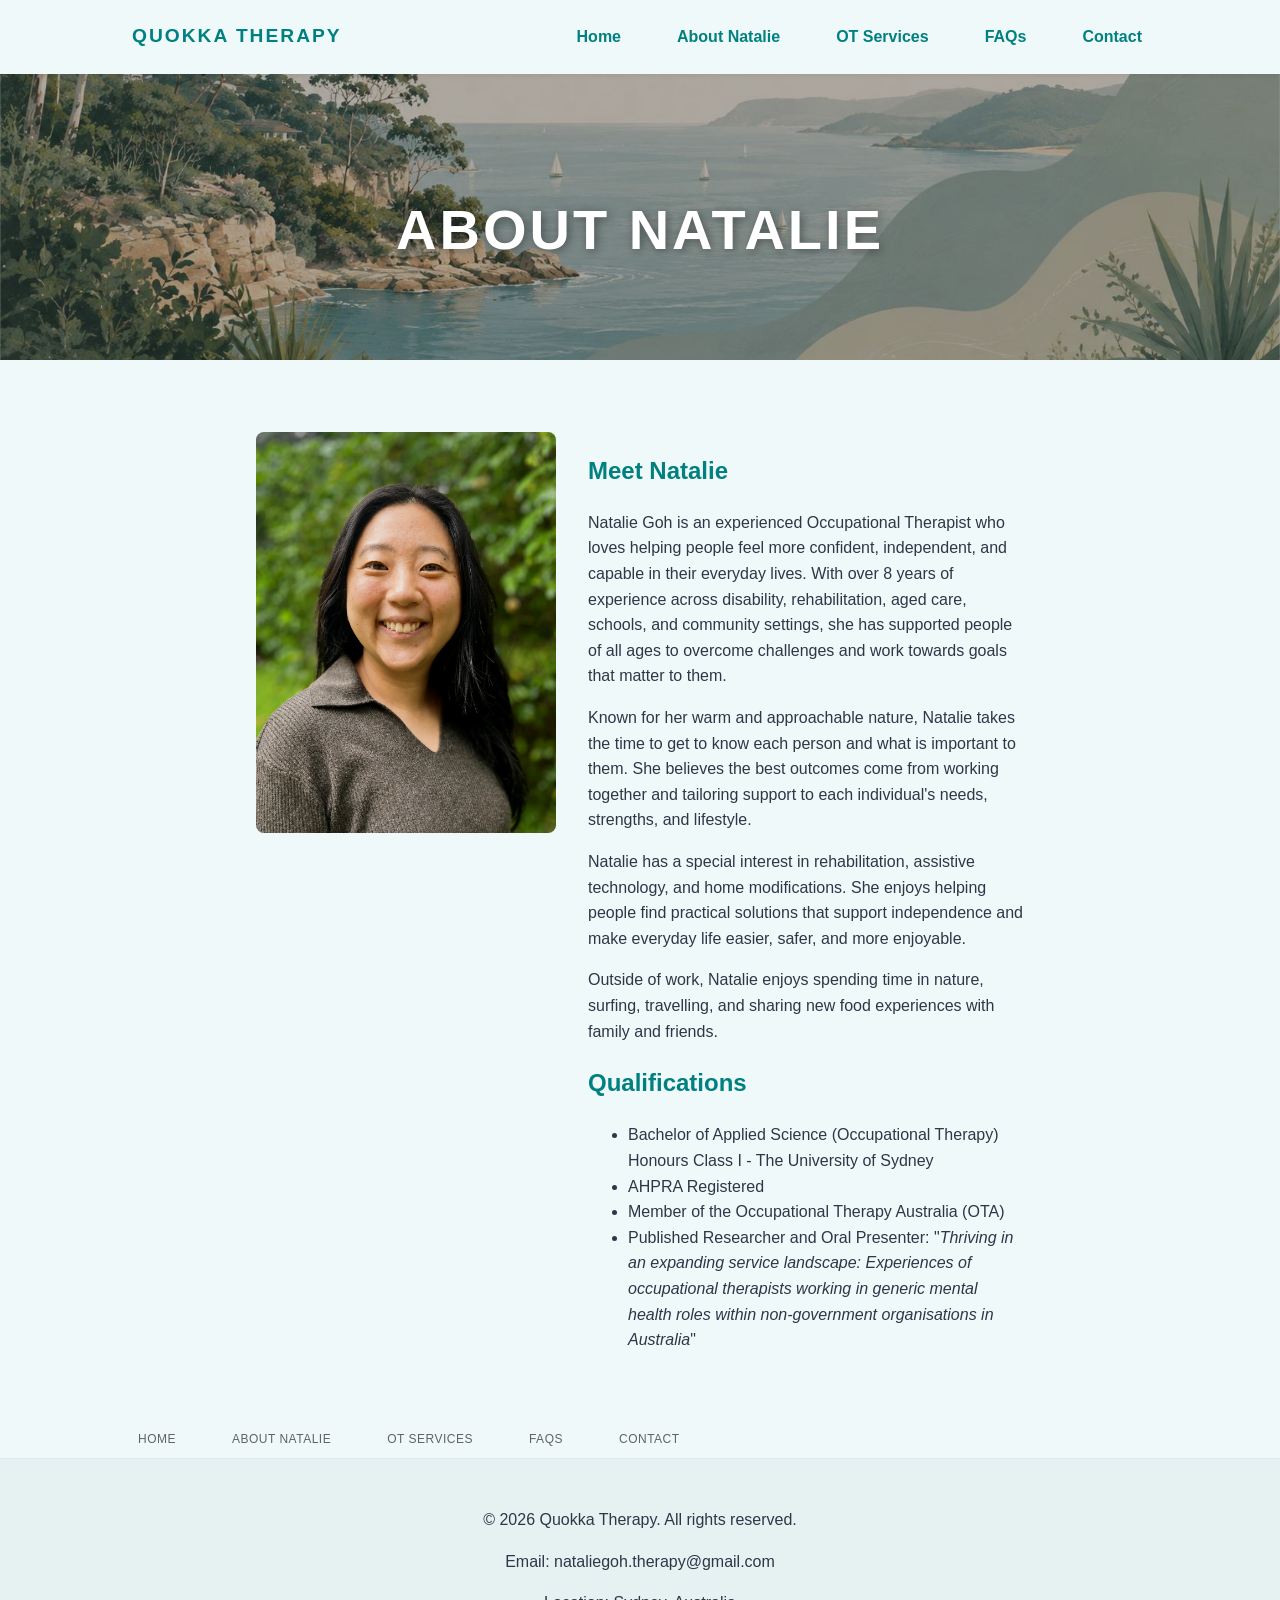
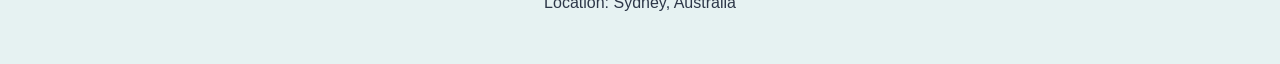
==== commit b9da5e5f: "update via website-editor skill" ====
--- a/about.html
+++ b/about.html
@@ -39,7 +39,7 @@
     <main class="about-main-content">
         <section style="display: flex; gap: 2rem; align-items: flex-start; flex-wrap: wrap;">
             <div class="profile-pic-container" style="max-width: 300px;">
-                <img src="about_natalie_new.jpeg" alt="Natalie" style="width: 100%; border-radius: 8px;">
+                <img src="this.png" alt="Natalie" style="width: 100%; border-radius: 8px;">
             </div>
             <div style="flex: 1; min-width: 300px;">
                 <h2>Meet Natalie</h2>
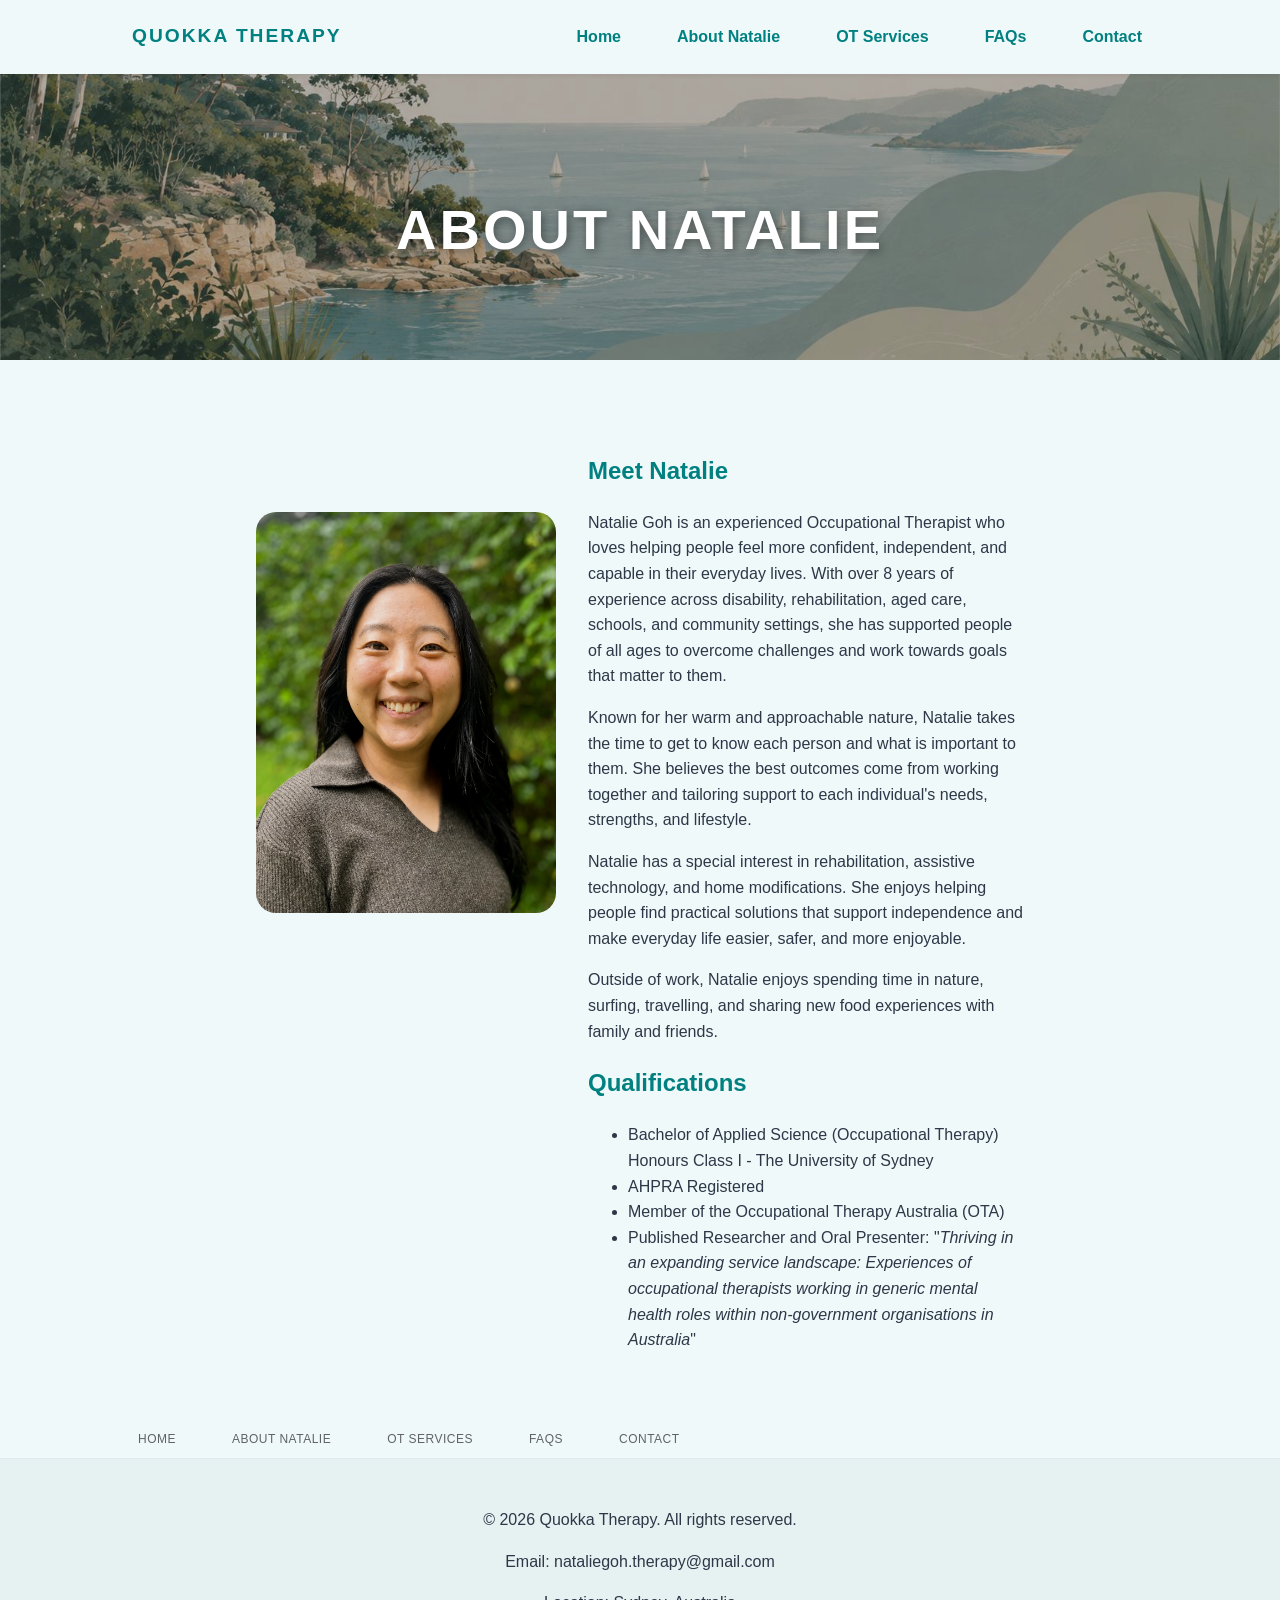
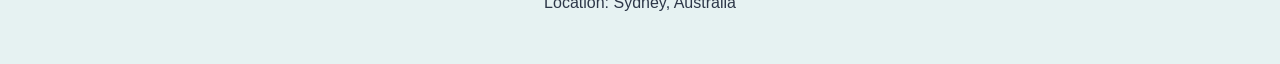
==== commit 842d794b: "update via website-editor skill" ====
--- a/about.html
+++ b/about.html
@@ -38,8 +38,8 @@
 
     <main class="about-main-content">
         <section style="display: flex; gap: 2rem; align-items: flex-start; flex-wrap: wrap;">
-            <div class="profile-pic-container" style="max-width: 300px;">
-                <img src="this.png" alt="Natalie" style="width: 100%; border-radius: 8px;">
+            <div class="profile-pic-container" style="max-width: 300px; margin-top: 5rem;">
+                <img src="this.png" alt="Natalie" style="width: 100%; border-radius: 20px;">
             </div>
             <div style="flex: 1; min-width: 300px;">
                 <h2>Meet Natalie</h2>
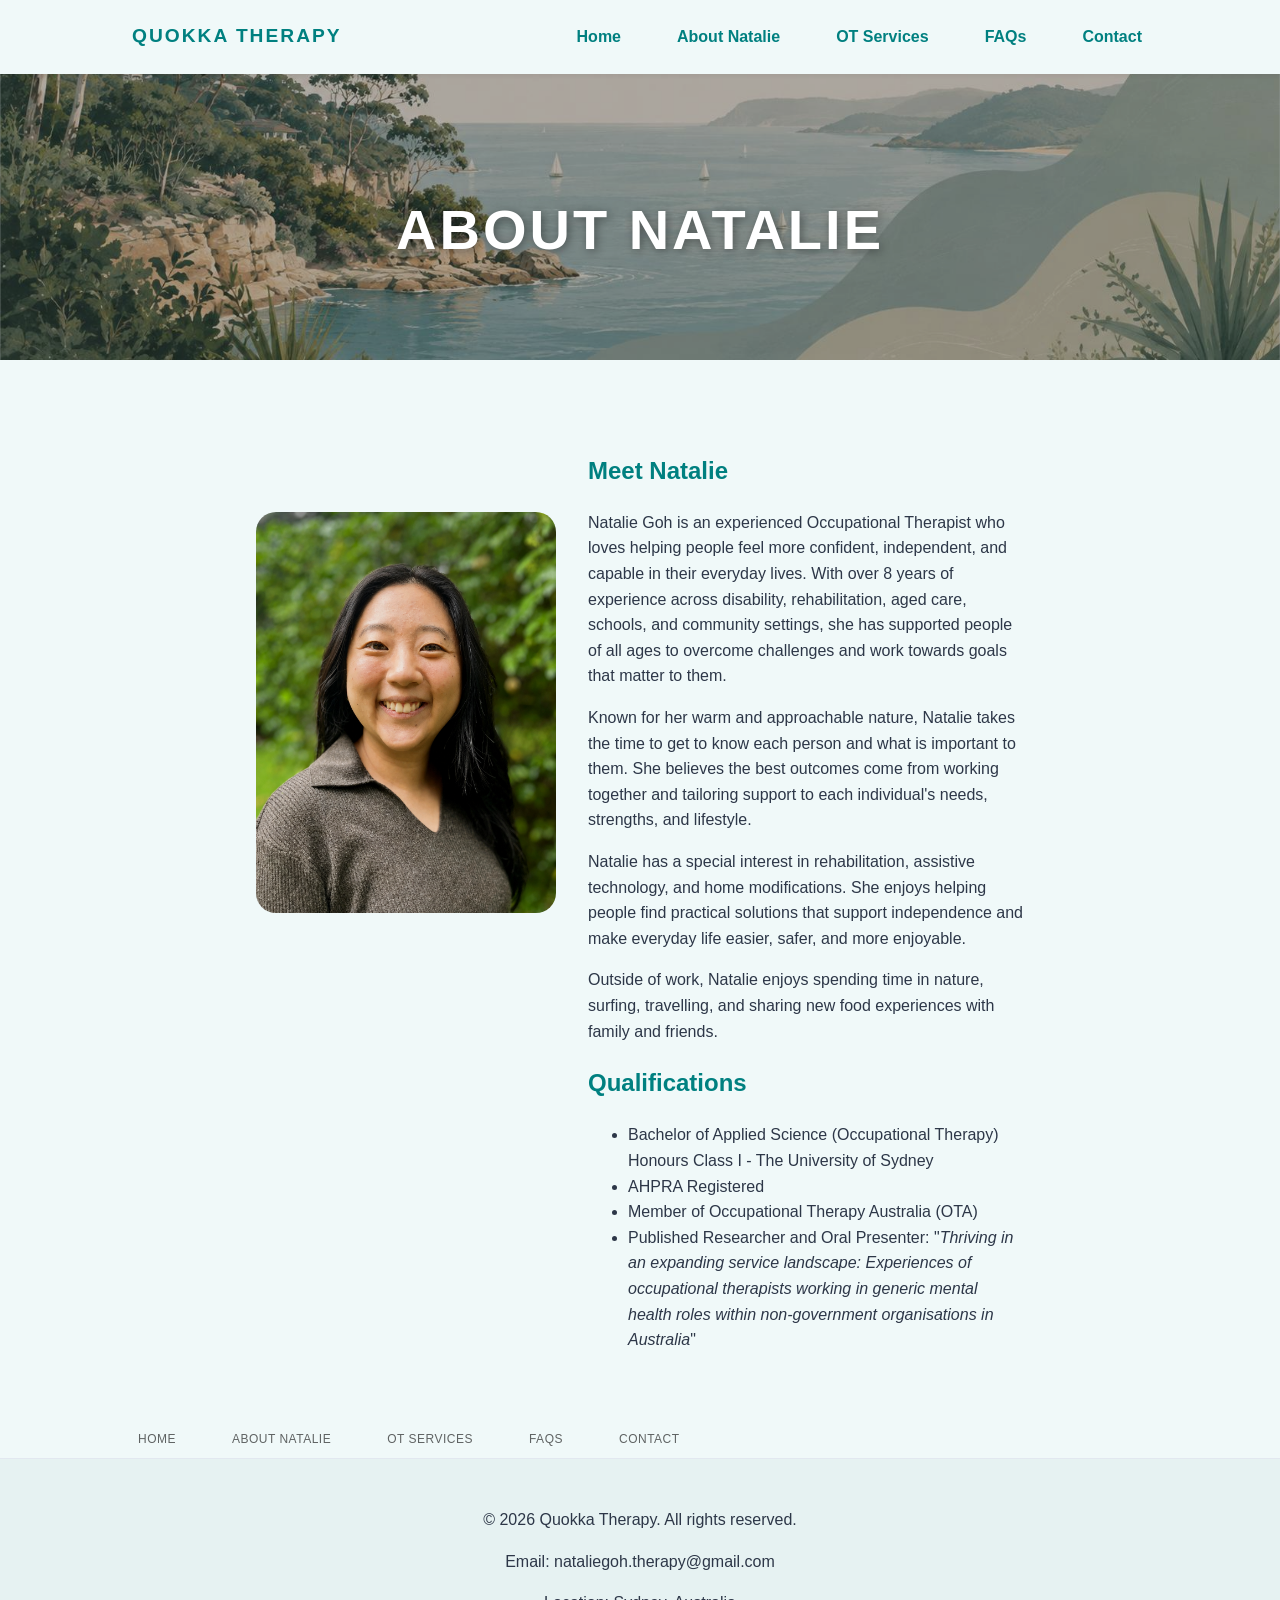
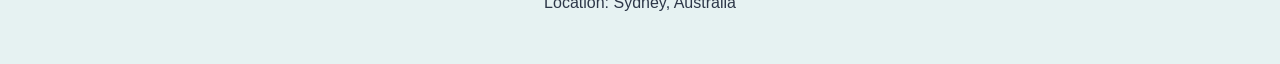
==== commit e1f39d2b: "update via website-editor skill" ====
--- a/about.html
+++ b/about.html
@@ -52,7 +52,7 @@
                 <ul style="margin-bottom: 2rem;">
                     <li>Bachelor of Applied Science (Occupational Therapy) Honours Class I - The University of Sydney</li>
                     <li>AHPRA Registered</li>
-                    <li>Member of the Occupational Therapy Australia (OTA)</li>
+                    <li>Member of Occupational Therapy Australia (OTA)</li>
                     <li>Published Researcher and Oral Presenter: "<i>Thriving in an expanding service landscape: Experiences of occupational therapists working in generic mental health roles within non-government organisations in Australia</i>"</li>
                 </ul>
             </div>
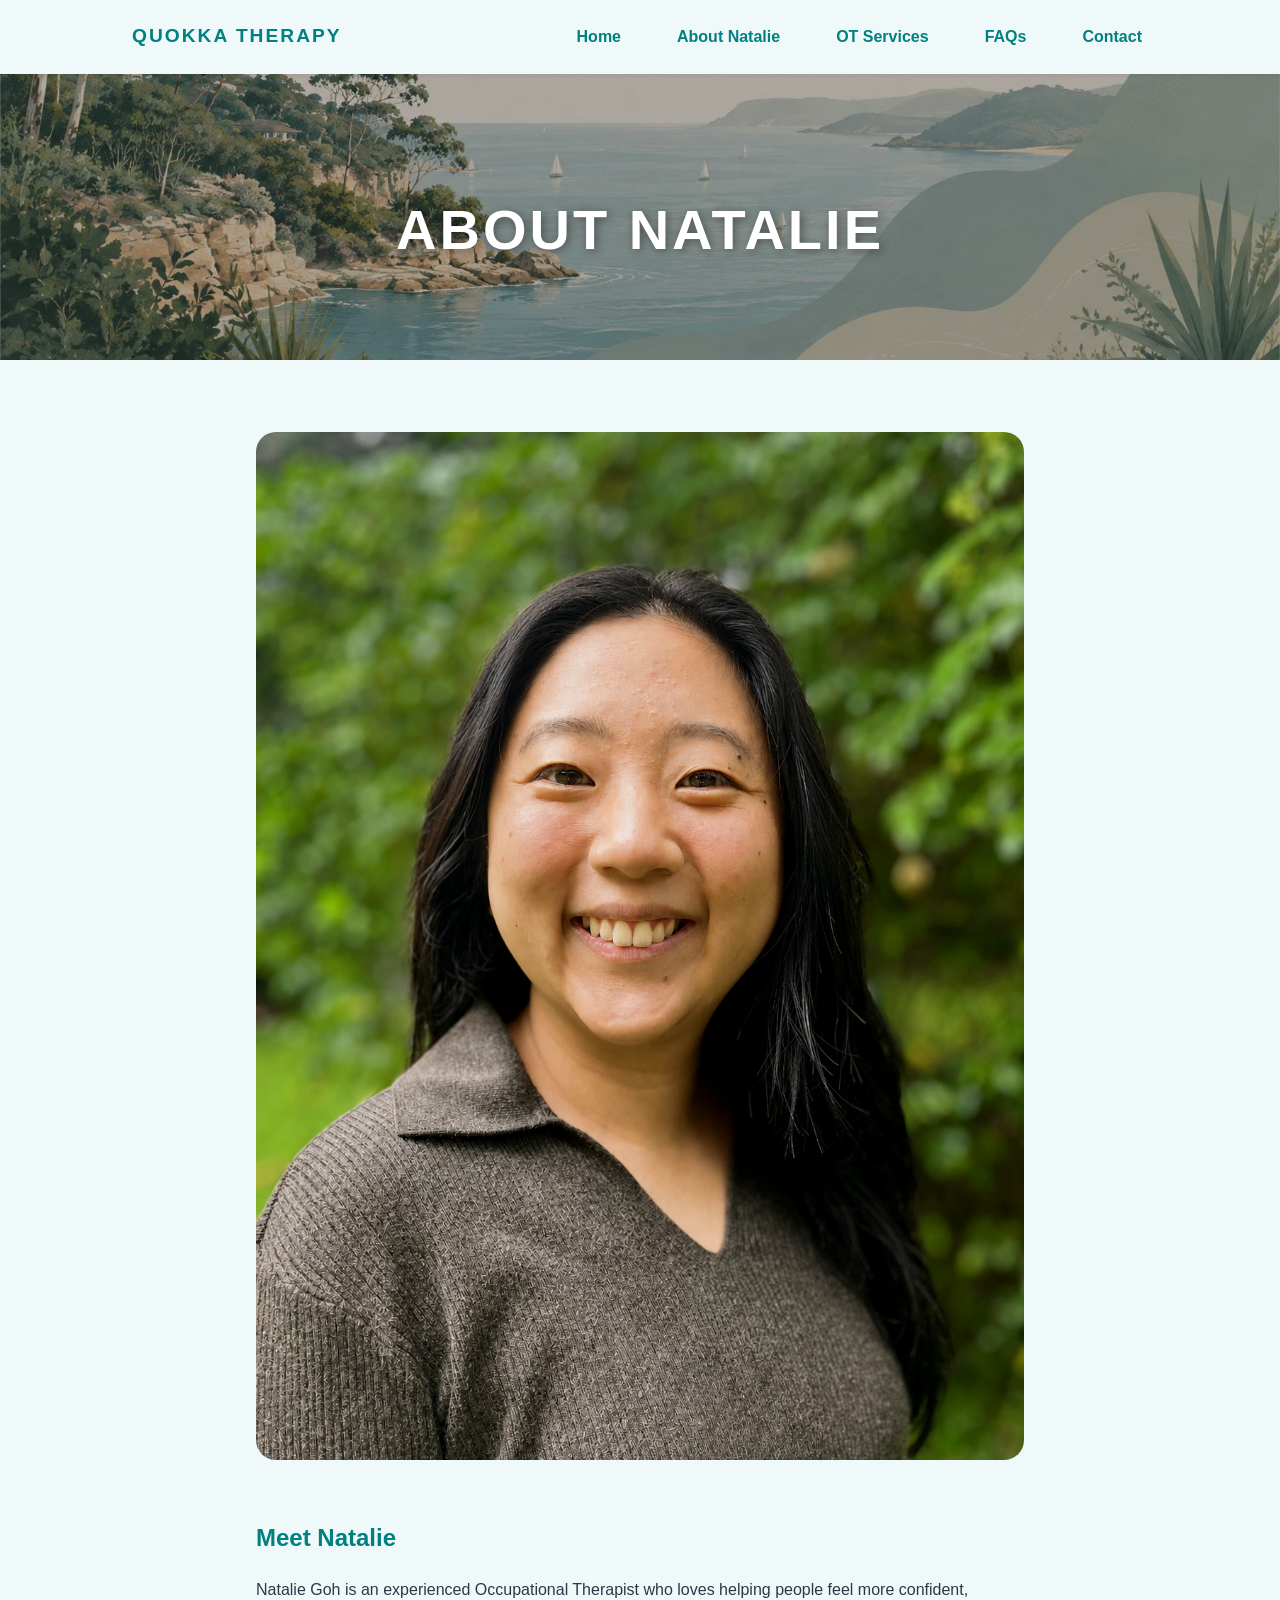
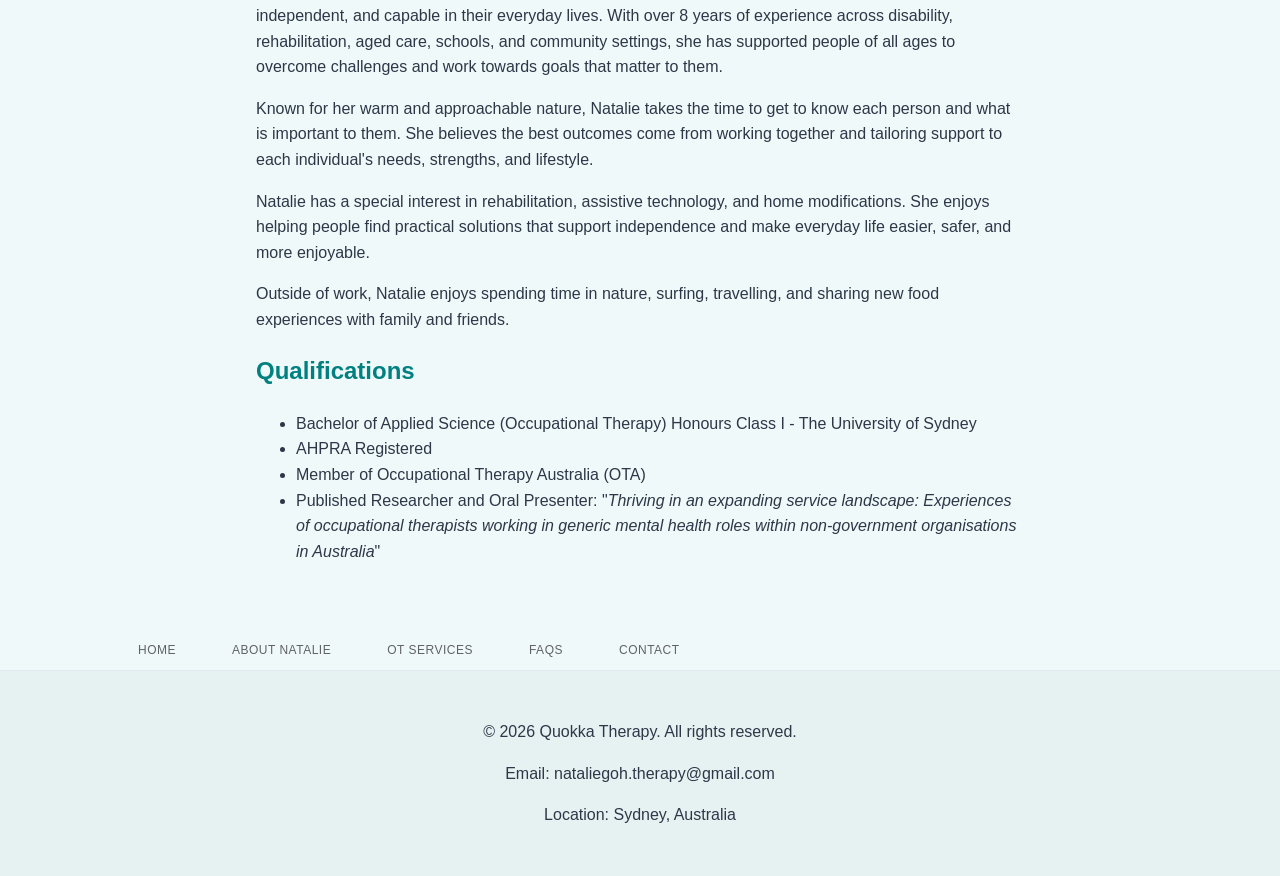
==== commit 00b35c2f: "update via website-editor skill" ====
--- a/about.html
+++ b/about.html
@@ -38,7 +38,7 @@
 
     <main class="about-main-content">
         <section style="display: flex; gap: 2rem; align-items: flex-start; flex-wrap: wrap;">
-            <div class="profile-pic-container" style="max-width: 300px; margin-top: 5rem;">
+            <div class="profile-pic-container">
                 <img src="this.png" alt="Natalie" style="width: 100%; border-radius: 20px;">
             </div>
             <div style="flex: 1; min-width: 300px;">
